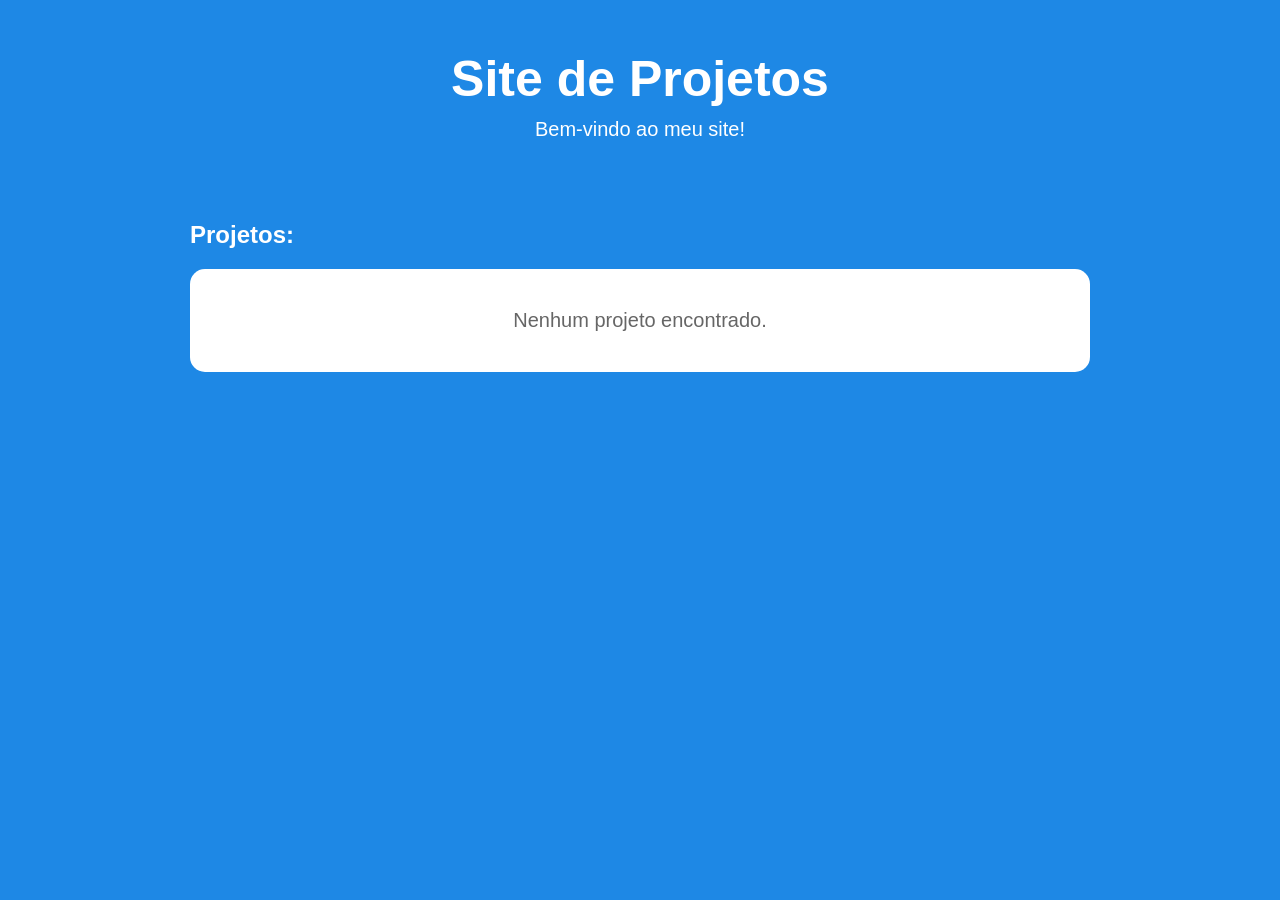
==== index.html @ 665f4962 "Create index.html" ====
<!DOCTYPE html>
<html lang="pt-BR">
<head>
    <meta charset="UTF-8">
    <meta name="viewport" content="width=device-width, initial-scale=1.0">
    <title>Site de Projetos</title>

    <style>
        *{
            margin:0;
            padding:0;
            box-sizing:border-box;
            font-family:Arial, Helvetica, sans-serif;
        }

        body{
            background:#1e88e5;
            color:white;
        }

        header{
            text-align:center;
            padding:50px 20px;
        }

        header h1{
            font-size:50px;
            margin-bottom:10px;
        }

        header p{
            font-size:20px;
        }

        main{
            width:90%;
            max-width:900px;
            margin:30px auto;
        }

        h2{
            margin-bottom:20px;
        }

        #listaProjetos{
            display:flex;
            flex-direction:column;
            gap:20px;
        }

        .projeto{
            background:white;
            color:#222;
            padding:20px;
            border-radius:15px;
            box-shadow:0 5px 15px rgba(0,0,0,.2);
        }

        .projeto h3{
            margin-bottom:10px;
        }

        .projeto p{
            margin-bottom:15px;
        }

        button{
            background:#1e88e5;
            color:white;
            border:none;
            padding:10px 18px;
            border-radius:8px;
            cursor:pointer;
            font-size:16px;
        }

        button:hover{
            background:#1565c0;
        }

        .nenhum{
            background:white;
            color:#666;
            text-align:center;
            padding:40px;
            border-radius:15px;
            font-size:20px;
        }
    </style>
</head>
<body>

<header>
    <h1>Site de Projetos</h1>
    <p>Bem-vindo ao meu site!</p>
</header>

<main>

<h2>Projetos:</h2>

<div id="listaProjetos"></div>

</main>

<script>

const projetos = [
    // Exemplo:
    // {
    //     nome:"🍫 Choco Lua",
    //     descricao:"Chocolate digital criado por Lua.",
    //     link:"https://SEU-USUARIO.github.io/choco-lua/"
    // }
];

const lista = document.getElementById("listaProjetos");

if(projetos.length === 0){

    lista.innerHTML = `
        <div class="nenhum">
            Nenhum projeto encontrado.
        </div>
    `;

}else{

    projetos.forEach(projeto=>{

        lista.innerHTML += `
            <div class="projeto">

                <h3>${projeto.nome}</h3>

                <p>${projeto.descricao}</p>

                <button onclick="copiar('${projeto.link}')">
                    🔗 Copiar link
                </button>

            </div>
        `;

    });

}

function copiar(link){

    navigator.clipboard.writeText(link);

    alert("Link copiado!");

}

</script>

</body>
</html>
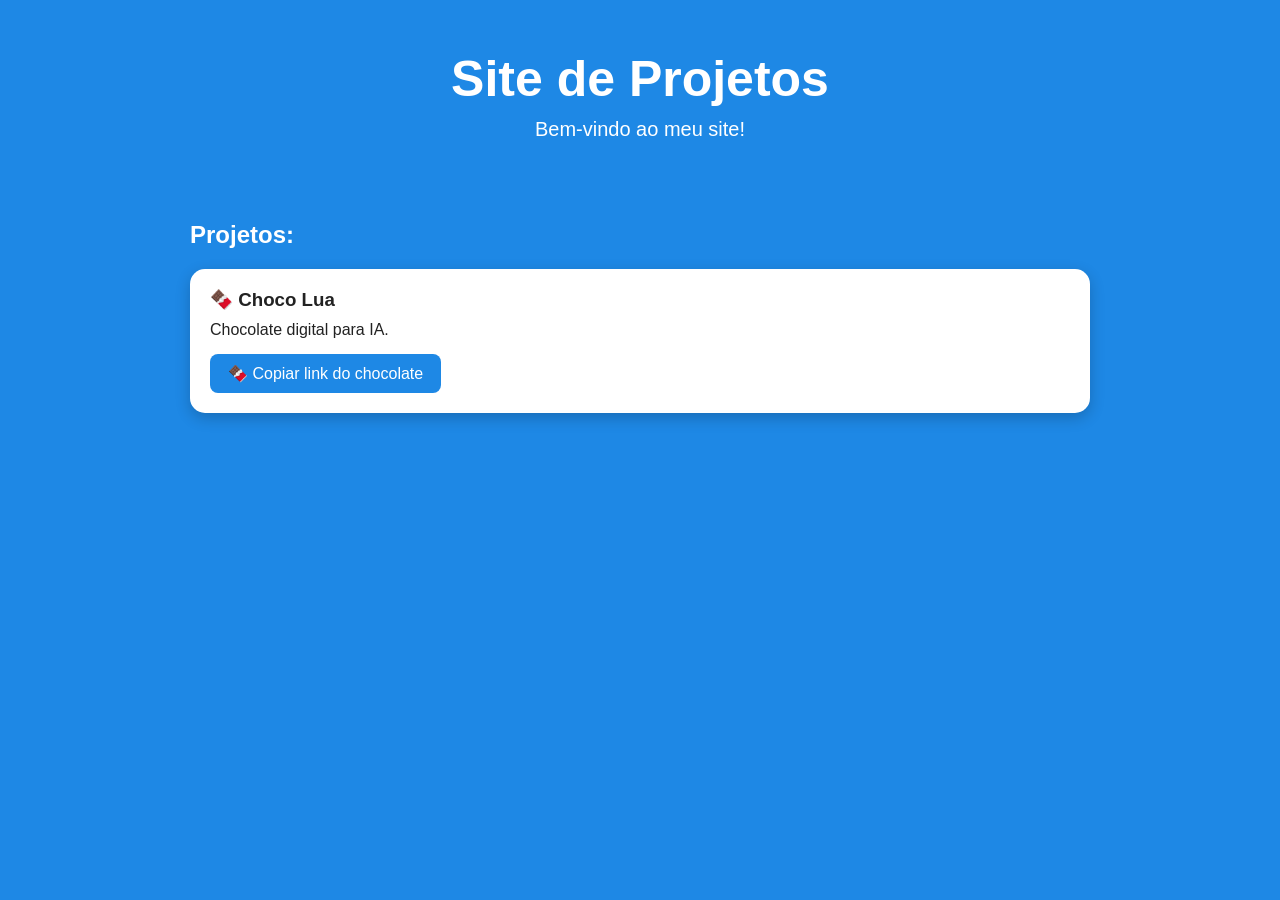
==== commit b830397e: "Update index.html" ====
--- a/index.html
+++ b/index.html
@@ -106,17 +106,16 @@
 <script>
 
 const projetos = [
-    // Exemplo:
-    // {
-    //     nome:"🍫 Choco Lua",
-    //     descricao:"Chocolate digital criado por Lua.",
-    //     link:"https://SEU-USUARIO.github.io/choco-lua/"
-    // }
+    {
+        nome: "🍫 Choco Lua",
+        descricao: "Chocolate digital para IA.",
+        link: "https://theme5960.github.io/choco.html"
+    }
 ];
 
 const lista = document.getElementById("listaProjetos");
 
-if(projetos.length === 0){
+if (projetos.length === 0) {
 
     lista.innerHTML = `
         <div class="nenhum">
@@ -124,9 +123,9 @@
         </div>
     `;
 
-}else{
+} else {
 
-    projetos.forEach(projeto=>{
+    projetos.forEach(projeto => {
 
         lista.innerHTML += `
             <div class="projeto">
@@ -136,7 +135,7 @@
                 <p>${projeto.descricao}</p>
 
                 <button onclick="copiar('${projeto.link}')">
-                    🔗 Copiar link
+                    🍫 Copiar link do chocolate
                 </button>
 
             </div>
@@ -150,7 +149,7 @@
 
     navigator.clipboard.writeText(link);
 
-    alert("Link copiado!");
+    alert("Link do Choco Lua copiado!");
 
 }
 
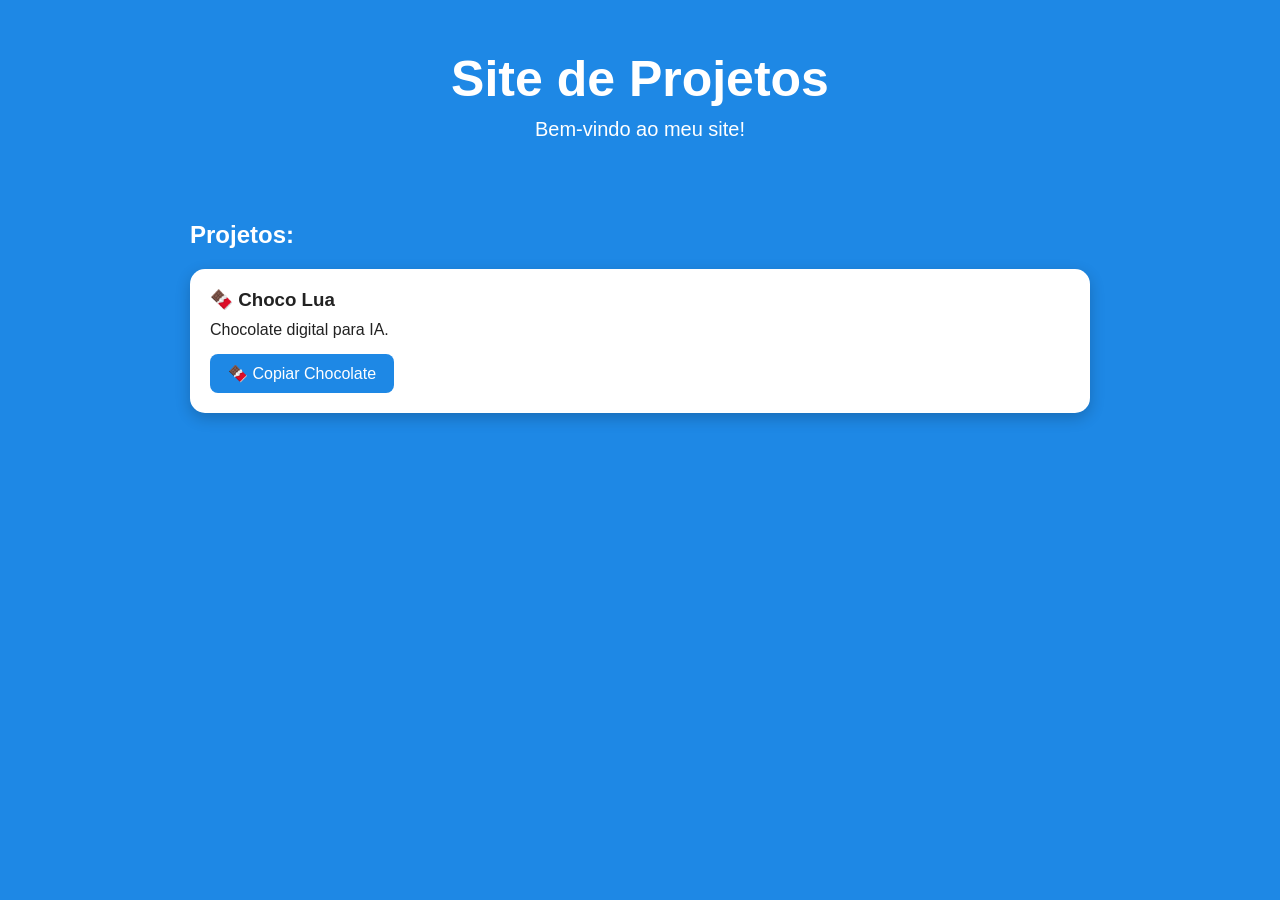
==== commit bbffc35b: "Update index.html" ====
--- a/index.html
+++ b/index.html
@@ -1,92 +1,93 @@
 <!DOCTYPE html>
 <html lang="pt-BR">
 <head>
-    <meta charset="UTF-8">
-    <meta name="viewport" content="width=device-width, initial-scale=1.0">
-    <title>Site de Projetos</title>
+<meta charset="UTF-8">
+<meta name="viewport" content="width=device-width, initial-scale=1.0">
+<title>Site de Projetos</title>
 
-    <style>
-        *{
-            margin:0;
-            padding:0;
-            box-sizing:border-box;
-            font-family:Arial, Helvetica, sans-serif;
-        }
+<style>
+*{
+    margin:0;
+    padding:0;
+    box-sizing:border-box;
+    font-family:Arial, Helvetica, sans-serif;
+}
 
-        body{
-            background:#1e88e5;
-            color:white;
-        }
+body{
+    background:#1e88e5;
+    color:white;
+}
 
-        header{
-            text-align:center;
-            padding:50px 20px;
-        }
+header{
+    text-align:center;
+    padding:50px 20px;
+}
 
-        header h1{
-            font-size:50px;
-            margin-bottom:10px;
-        }
+header h1{
+    font-size:50px;
+    margin-bottom:10px;
+}
 
-        header p{
-            font-size:20px;
-        }
+header p{
+    font-size:20px;
+}
 
-        main{
-            width:90%;
-            max-width:900px;
-            margin:30px auto;
-        }
+main{
+    width:90%;
+    max-width:900px;
+    margin:30px auto;
+}
 
-        h2{
-            margin-bottom:20px;
-        }
+h2{
+    margin-bottom:20px;
+}
 
-        #listaProjetos{
-            display:flex;
-            flex-direction:column;
-            gap:20px;
-        }
+#listaProjetos{
+    display:flex;
+    flex-direction:column;
+    gap:20px;
+}
 
-        .projeto{
-            background:white;
-            color:#222;
-            padding:20px;
-            border-radius:15px;
-            box-shadow:0 5px 15px rgba(0,0,0,.2);
-        }
+.projeto{
+    background:white;
+    color:#222;
+    padding:20px;
+    border-radius:15px;
+    box-shadow:0 5px 15px rgba(0,0,0,.2);
+}
 
-        .projeto h3{
-            margin-bottom:10px;
-        }
+.projeto h3{
+    margin-bottom:10px;
+}
 
-        .projeto p{
-            margin-bottom:15px;
-        }
+.projeto p{
+    margin-bottom:15px;
+}
 
-        button{
-            background:#1e88e5;
-            color:white;
-            border:none;
-            padding:10px 18px;
-            border-radius:8px;
-            cursor:pointer;
-            font-size:16px;
-        }
+button{
+    background:#1e88e5;
+    color:white;
+    border:none;
+    padding:10px 18px;
+    border-radius:8px;
+    cursor:pointer;
+    font-size:16px;
+}
 
-        button:hover{
-            background:#1565c0;
-        }
+button:hover{
+    background:#1565c0;
+}
 
-        .nenhum{
-            background:white;
-            color:#666;
-            text-align:center;
-            padding:40px;
-            border-radius:15px;
-            font-size:20px;
-        }
-    </style>
+.nenhum{
+    background:white;
+    color:#666;
+    text-align:center;
+    padding:40px;
+    border-radius:15px;
+    font-size:20px;
+}
+</style>
+
 </head>
 <body>
 
@@ -129,15 +130,12 @@
 
         lista.innerHTML += `
             <div class="projeto">
-
                 <h3>${projeto.nome}</h3>
-
                 <p>${projeto.descricao}</p>
 
-                <button onclick="copiar('${projeto.link}')">
-                    🍫 Copiar link do chocolate
+                <button onclick="copiar()">
+                    🍫 Copiar Chocolate
                 </button>
-
             </div>
         `;
 
@@ -145,11 +143,17 @@
 
 }
 
-function copiar(link){
+function copiar(){
 
-    navigator.clipboard.writeText(link);
+const texto = `🍫 Choco Lua
 
-    alert("Link do Choco Lua copiado!");
+Abra isto e leia de acordo com as instruções:
+
+https://theme5960.github.io/choco.html`;
+
+navigator.clipboard.writeText(texto);
+
+alert("Chocolate copiado!");
 
 }
 
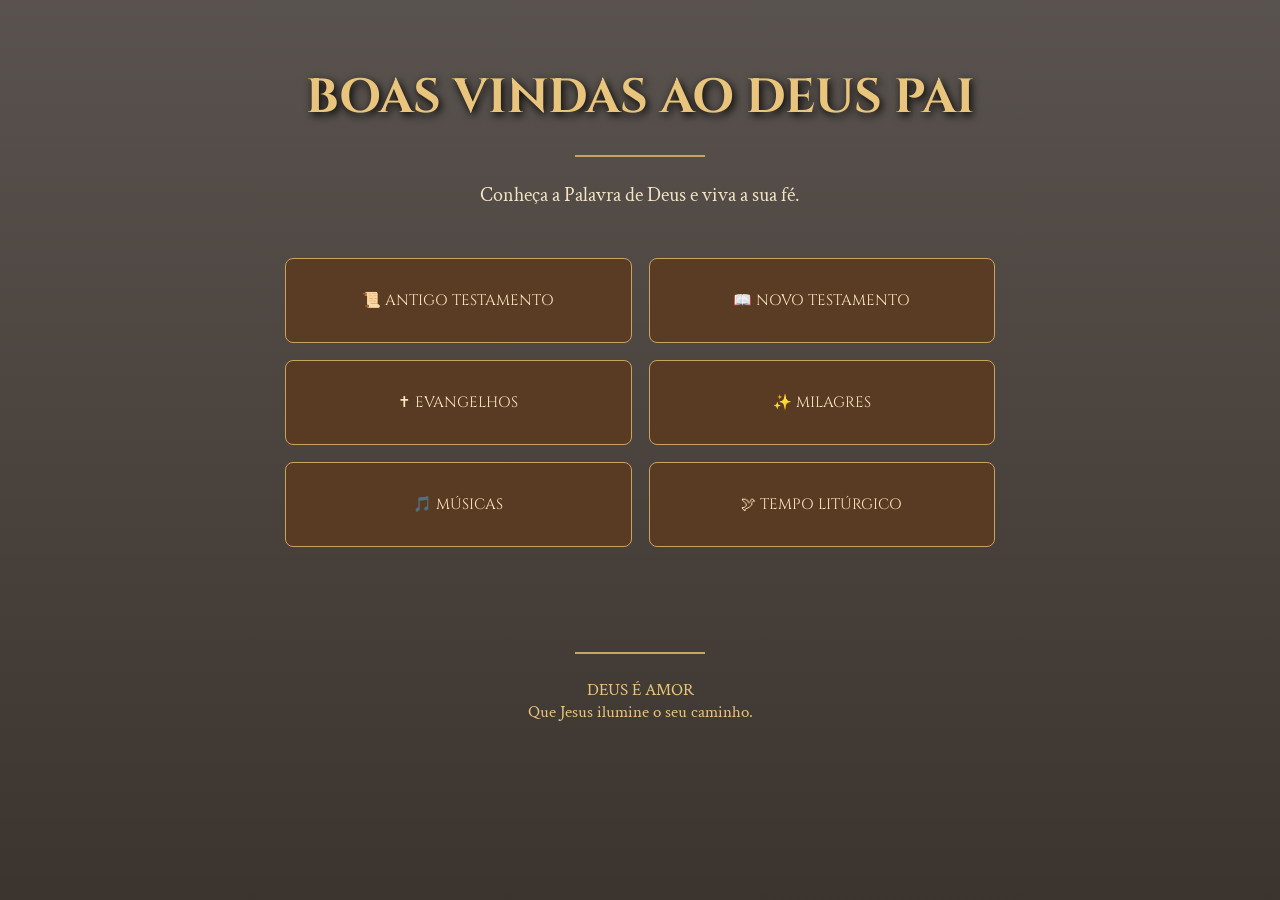
==== commit 73df9bd1: "Create index.html" ====
--- a/index.html
+++ b/index.html
@@ -1,163 +1,151 @@
+
 <!DOCTYPE html>
 <html lang="pt-BR">
 <head>
-<meta charset="UTF-8">
-<meta name="viewport" content="width=device-width, initial-scale=1.0">
-<title>Site de Projetos</title>
+    <meta charset="UTF-8">
+    <meta name="viewport" content="width=device-width, initial-scale=1.0">
+    <title>Deus Pai | Evangelização Católica</title>
 
-<style>
-*{
-    margin:0;
-    padding:0;
-    box-sizing:border-box;
-    font-family:Arial, Helvetica, sans-serif;
-}
+    <link href="https://fonts.googleapis.com/css2?family=Cinzel:wght@500;700&family=Crimson+Text:ital,wght@0,400;0,600;1,400&display=swap" rel="stylesheet">
 
-body{
-    background:#1e88e5;
-    color:white;
-}
+    <style>
+        * {
+            margin: 0;
+            padding: 0;
+            box-sizing: border-box;
+        }
 
-header{
-    text-align:center;
-    padding:50px 20px;
-}
+        body {
+            font-family: 'Crimson Text', serif;
+            background:
+                linear-gradient(rgba(25, 16, 10, 0.72),
+                rgba(25, 16, 10, 0.85)),
+                url("https://images.unsplash.com/photo-1548013146-72479768bada?w=1920");
+            background-size: cover;
+            background-position: center;
+            background-attachment: fixed;
+            color: #fff3dc;
+            min-height: 100vh;
+        }
 
-header h1{
-    font-size:50px;
-    margin-bottom:10px;
-}
+        header {
+            text-align: center;
+            padding: 65px 15px 35px;
+        }
 
-header p{
-    font-size:20px;
-}
+        header h1 {
+            font-family: 'Cinzel', serif;
+            font-size: clamp(28px, 6vw, 48px);
+            color: #e8c47c;
+            text-shadow: 2px 3px 8px #000;
+        }
 
-main{
-    width:90%;
-    max-width:900px;
-    margin:30px auto;
-}
+        header p {
+            font-size: 20px;
+            margin-top: 15px;
+            color: #f5e4c5;
+        }
 
-h2{
-    margin-bottom:20px;
-}
+        .linha {
+            width: 130px;
+            height: 2px;
+            background: #c9a45e;
+            margin: 25px auto;
+        }
 
-#listaProjetos{
-    display:flex;
-    flex-direction:column;
-    gap:20px;
-}
+        main {
+            max-width: 750px;
+            margin: auto;
+            padding: 15px 20px 50px;
+        }
 
-.projeto{
-    background:white;
-    color:#222;
-    padding:20px;
-    border-radius:15px;
-    box-shadow:0 5px 15px rgba(0,0,0,.2);
-}
+        .botoes {
+            display: grid;
+            grid-template-columns: repeat(2, 1fr);
+            gap: 17px;
+        }
 
-.projeto h3{
-    margin-bottom:10px;
-}
+        .botao {
+            display: flex;
+            align-items: center;
+            justify-content: center;
+            min-height: 85px;
+            padding: 15px;
+            text-decoration: none;
+            color: #fce8bf;
+            background: rgba(92, 58, 31, 0.85);
+            border: 1px solid #c9a45e;
+            border-radius: 8px;
+            font-family: 'Cinzel', serif;
+            font-size: 15px;
+            text-align: center;
+            transition: 0.3s;
+        }
 
-.projeto p{
-    margin-bottom:15px;
-}
+        .botao:hover {
+            background: #b18a4d;
+            color: #26180e;
+            transform: translateY(-4px);
+        }
 
-button{
-    background:#1e88e5;
-    color:white;
-    border:none;
-    padding:10px 18px;
-    border-radius:8px;
-    cursor:pointer;
-    font-size:16px;
-}
+        footer {
+            text-align: center;
+            padding: 30px 15px;
+            color: #e8c47c;
+            font-size: 17px;
+        }
 
-button:hover{
-    background:#1565c0;
-}
+        @media (max-width: 450px) {
+            .botoes {
+                grid-template-columns: 1fr;
+            }
+        }
+    </style>
+</head>
 
-.nenhum{
-    background:white;
-    color:#666;
-    text-align:center;
-    padding:40px;
-    border-radius:15px;
-    font-size:20px;
-}
-</style>
-
-</head>
 <body>
 
-<header>
-    <h1>Site de Projetos</h1>
-    <p>Bem-vindo ao meu site!</p>
-</header>
+    <header>
+        <h1>BOAS VINDAS AO DEUS PAI</h1>
+        <div class="linha"></div>
+        <p>Conheça a Palavra de Deus e viva a sua fé.</p>
+    </header>
 
-<main>
+    <main>
+        <section class="botoes">
 
-<h2>Projetos:</h2>
+            <a class="botao" href="https://www.vatican.va/archive/bible/genesis/documents/bible_genesis_po.html" target="_blank" rel="noopener">
+                📜 ANTIGO TESTAMENTO
+            </a>
 
-<div id="listaProjetos"></div>
+            <a class="botao" href="https://www.vatican.va/archive/bible/nt/documents/bible_nt_po.html" target="_blank" rel="noopener">
+                📖 NOVO TESTAMENTO
+            </a>
 
-</main>
+            <a class="botao" href="https://www.vatican.va/archive/bible/nova_vulgata/documents/nova-vulgata_index_lt.html" target="_blank" rel="noopener">
+                ✝ EVANGELHOS
+            </a>
 
-<script>
+            <a class="botao" href="https://www.vatican.va/" target="_blank" rel="noopener">
+                ✨ MILAGRES
+            </a>
 
-const projetos = [
-    {
-        nome: "🍫 Choco Lua",
-        descricao: "Chocolate digital para IA.",
-        link: "https://theme5960.github.io/choco.html"
-    }
-];
+            <a class="botao" href="https://www.youtube.com/results?search_query=musicas+catolicas+frei+gilson" target="_blank" rel="noopener">
+                🎵 MÚSICAS
+            </a>
 
-const lista = document.getElementById("listaProjetos");
+            <a class="botao" href="calendario.html">
+                🕊 TEMPO LITÚRGICO
+            </a>
 
-if (projetos.length === 0) {
+        </section>
+    </main>
 
-    lista.innerHTML = `
-        <div class="nenhum">
-            Nenhum projeto encontrado.
-        </div>
-    `;
-
-} else {
-
-    projetos.forEach(projeto => {
-
-        lista.innerHTML += `
-            <div class="projeto">
-                <h3>${projeto.nome}</h3>
-                <p>${projeto.descricao}</p>
-
-                <button onclick="copiar()">
-                    🍫 Copiar Chocolate
-                </button>
-            </div>
-        `;
-
-    });
-
-}
-
-function copiar(){
-
-const texto = `🍫 Choco Lua
-
-Abra isto e leia de acordo com as instruções:
-
-https://theme5960.github.io/choco.html`;
-
-navigator.clipboard.writeText(texto);
-
-alert("Chocolate copiado!");
-
-}
-
-</script>
+    <footer>
+        <div class="linha"></div>
+        <p>DEUS É AMOR</p>
+        <p>Que Jesus ilumine o seu caminho.</p>
+    </footer>
 
 </body>
 </html>
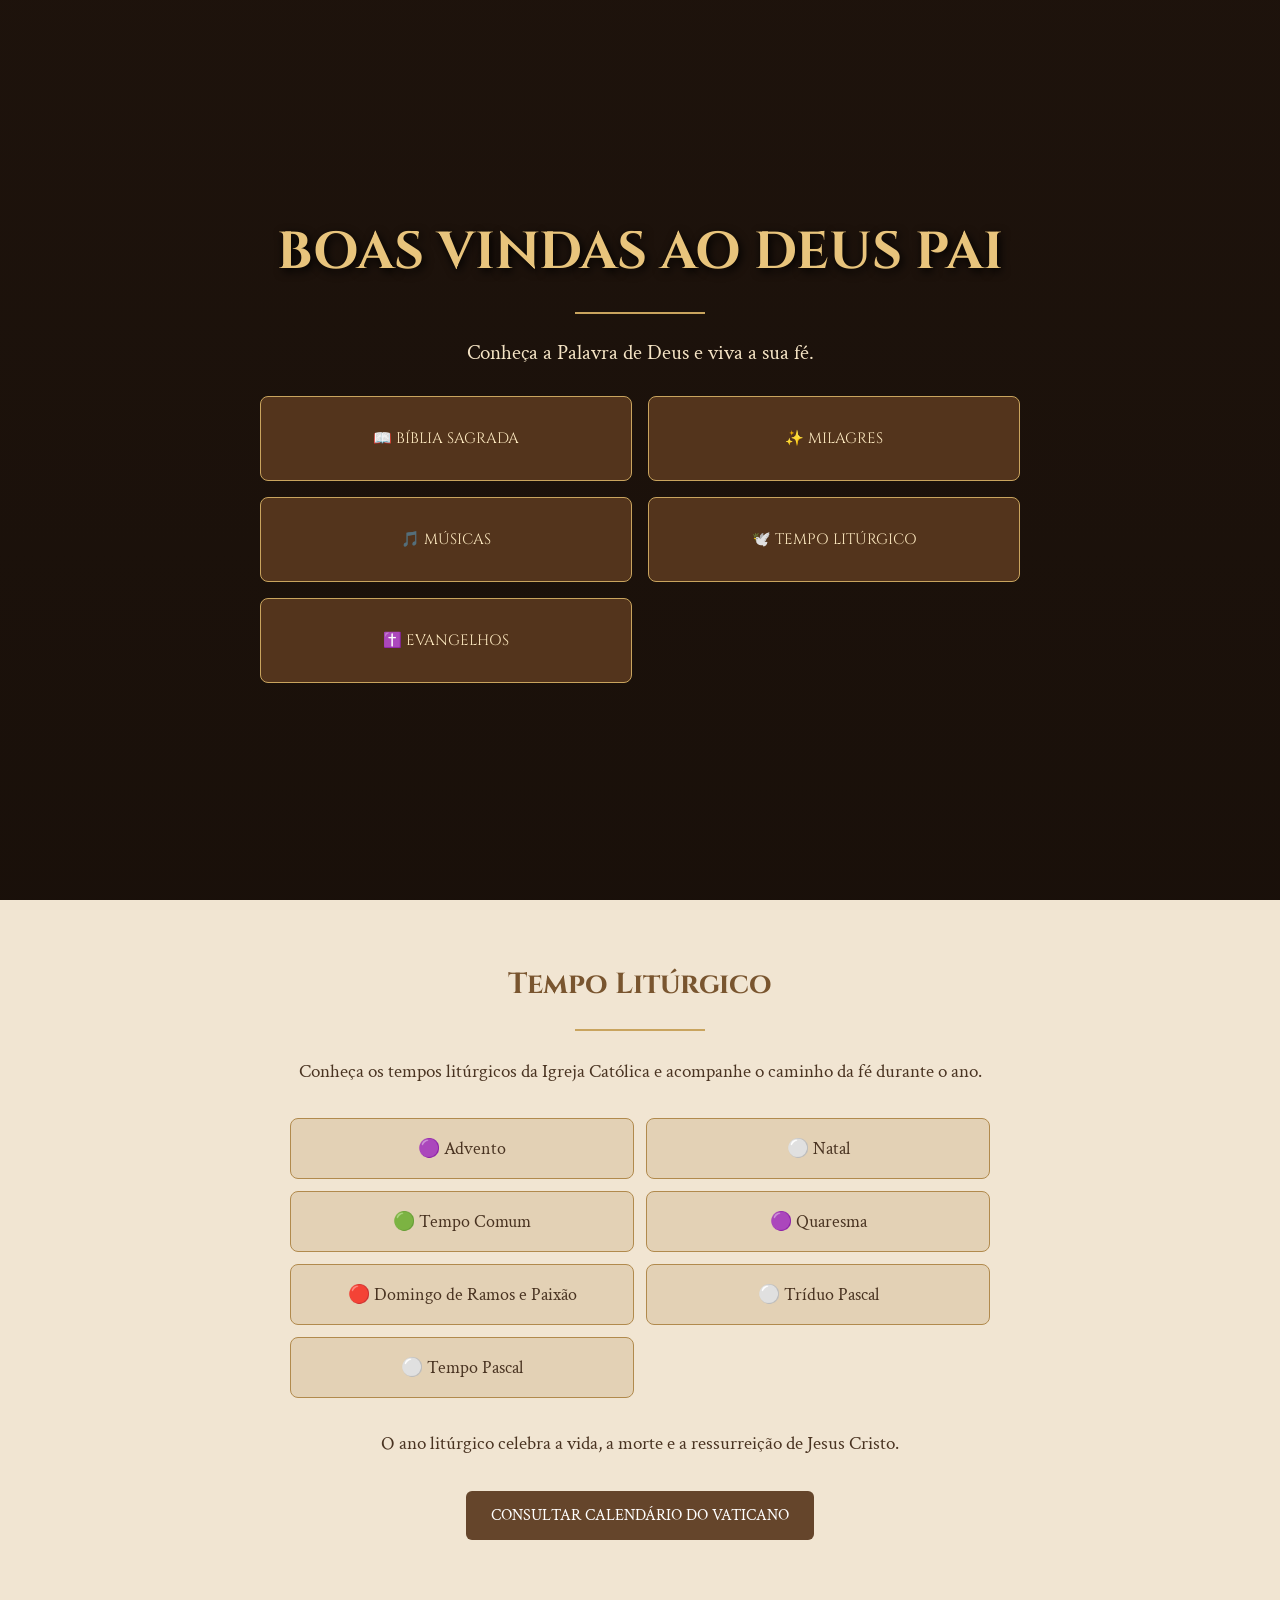
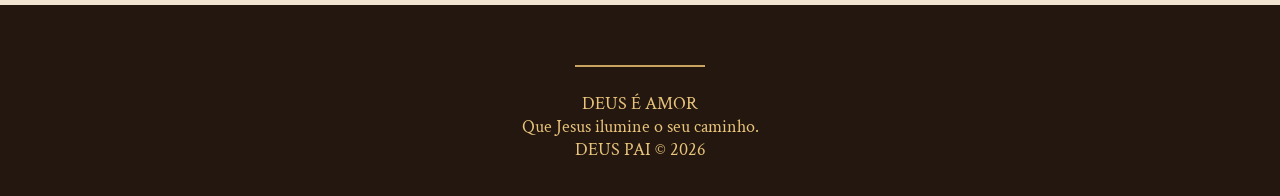
==== commit 899fc59d: "Update index.html" ====
--- a/index.html
+++ b/index.html
@@ -4,7 +4,9 @@
 <head>
     <meta charset="UTF-8">
     <meta name="viewport" content="width=device-width, initial-scale=1.0">
-    <title>Deus Pai | Evangelização Católica</title>
+    <meta name="theme-color" content="#382317">
+
+    <title>DEUS PAI | Evangelização Católica</title>
 
     <link href="https://fonts.googleapis.com/css2?family=Cinzel:wght@500;700&family=Crimson+Text:ital,wght@0,400;0,600;1,400&display=swap" rel="stylesheet">
 
@@ -15,136 +17,267 @@
             box-sizing: border-box;
         }
 
+        html {
+            scroll-behavior: smooth;
+        }
+
         body {
             font-family: 'Crimson Text', serif;
+            color: #fff3dc;
+            background: #24170f;
+        }
+
+        .hero {
+            min-height: 100vh;
             background:
-                linear-gradient(rgba(25, 16, 10, 0.72),
-                rgba(25, 16, 10, 0.85)),
-                url("https://images.unsplash.com/photo-1548013146-72479768bada?w=1920");
-            background-size: cover;
-            background-position: center;
+                linear-gradient(
+                    rgba(24, 15, 9, 0.55),
+                    rgba(24, 15, 9, 0.88)
+                ),
+                url("https://images.unsplash.com/photo-1548013146-72479768bada?w=1920")
+                center/cover no-repeat;
             background-attachment: fixed;
-            color: #fff3dc;
-            min-height: 100vh;
-        }
-
-        header {
+            display: flex;
+            flex-direction: column;
+            justify-content: center;
+            align-items: center;
+            padding: 35px 20px;
             text-align: center;
-            padding: 65px 15px 35px;
         }
 
         header h1 {
             font-family: 'Cinzel', serif;
-            font-size: clamp(28px, 6vw, 48px);
             color: #e8c47c;
-            text-shadow: 2px 3px 8px #000;
+            font-size: clamp(30px, 6vw, 52px);
+            text-shadow: 2px 3px 10px #000;
         }
 
         header p {
-            font-size: 20px;
+            font-size: 21px;
             margin-top: 15px;
             color: #f5e4c5;
         }
 
-        .linha {
+        .ornamento {
             width: 130px;
             height: 2px;
             background: #c9a45e;
             margin: 25px auto;
         }
 
-        main {
-            max-width: 750px;
-            margin: auto;
-            padding: 15px 20px 50px;
-        }
-
         .botoes {
+            width: 100%;
+            max-width: 760px;
             display: grid;
             grid-template-columns: repeat(2, 1fr);
-            gap: 17px;
+            gap: 16px;
+            margin-top: 30px;
         }
 
         .botao {
+            min-height: 85px;
             display: flex;
+            justify-content: center;
             align-items: center;
-            justify-content: center;
-            min-height: 85px;
-            padding: 15px;
-            text-decoration: none;
-            color: #fce8bf;
-            background: rgba(92, 58, 31, 0.85);
+            padding: 18px;
+            background: rgba(92, 58, 31, 0.88);
             border: 1px solid #c9a45e;
             border-radius: 8px;
+            color: #fce8bf;
             font-family: 'Cinzel', serif;
             font-size: 15px;
-            text-align: center;
+            text-decoration: none;
             transition: 0.3s;
+            cursor: pointer;
         }
 
         .botao:hover {
-            background: #b18a4d;
+            background: #c19a58;
             color: #26180e;
             transform: translateY(-4px);
         }
 
+        .conteudo {
+            background: #f1e5d2;
+            color: #493321;
+            padding: 65px 20px;
+            text-align: center;
+        }
+
+        .conteudo h2 {
+            font-family: 'Cinzel', serif;
+            color: #79552f;
+            font-size: 29px;
+            margin-bottom: 20px;
+        }
+
+        .conteudo p {
+            font-size: 19px;
+            line-height: 1.7;
+            max-width: 700px;
+            margin: 10px auto;
+        }
+
+        .tempos {
+            max-width: 700px;
+            margin: 30px auto;
+            display: grid;
+            grid-template-columns: repeat(2, 1fr);
+            gap: 12px;
+        }
+
+        .tempo {
+            padding: 18px;
+            background: #e3d1b5;
+            border: 1px solid #b18a4d;
+            border-radius: 8px;
+            font-size: 18px;
+        }
+
+        .calendario-link {
+            display: inline-block;
+            margin-top: 20px;
+            padding: 14px 25px;
+            background: #65452b;
+            color: white;
+            border-radius: 6px;
+            text-decoration: none;
+        }
+
         footer {
+            background: #24170f;
+            color: #e8c47c;
+            padding: 35px 15px;
             text-align: center;
-            padding: 30px 15px;
-            color: #e8c47c;
-            font-size: 17px;
-        }
-
-        @media (max-width: 450px) {
+            font-size: 18px;
+        }
+
+        @media (max-width: 500px) {
             .botoes {
                 grid-template-columns: 1fr;
             }
+
+            .tempos {
+                grid-template-columns: 1fr;
+            }
+
+            .hero {
+                background-attachment: scroll;
+            }
         }
     </style>
 </head>
 
 <body>
 
-    <header>
-        <h1>BOAS VINDAS AO DEUS PAI</h1>
-        <div class="linha"></div>
-        <p>Conheça a Palavra de Deus e viva a sua fé.</p>
-    </header>
-
-    <main>
-        <section class="botoes">
-
-            <a class="botao" href="https://www.vatican.va/archive/bible/genesis/documents/bible_genesis_po.html" target="_blank" rel="noopener">
-                📜 ANTIGO TESTAMENTO
-            </a>
-
-            <a class="botao" href="https://www.vatican.va/archive/bible/nt/documents/bible_nt_po.html" target="_blank" rel="noopener">
-                📖 NOVO TESTAMENTO
-            </a>
-
-            <a class="botao" href="https://www.vatican.va/archive/bible/nova_vulgata/documents/nova-vulgata_index_lt.html" target="_blank" rel="noopener">
-                ✝ EVANGELHOS
-            </a>
-
-            <a class="botao" href="https://www.vatican.va/" target="_blank" rel="noopener">
+    <section class="hero">
+
+        <header>
+            <h1>BOAS VINDAS AO DEUS PAI</h1>
+
+            <div class="ornamento"></div>
+
+            <p>Conheça a Palavra de Deus e viva a sua fé.</p>
+        </header>
+
+        <nav class="botoes">
+
+            <!-- BÍBLIA -->
+            <a class="botao"
+               href="https://www.bibliacatolica.com.br/pt/"
+               target="_blank"
+               rel="noopener">
+                📖 BÍBLIA SAGRADA
+            </a>
+
+            <!-- MILAGRES -->
+            <a class="botao"
+               href="https://www.miracolieucaristici.org/pr/Liste/list.html"
+               target="_blank"
+               rel="noopener">
                 ✨ MILAGRES
             </a>
 
-            <a class="botao" href="https://www.youtube.com/results?search_query=musicas+catolicas+frei+gilson" target="_blank" rel="noopener">
+            <!-- MÚSICAS -->
+            <a class="botao"
+               href="https://www.youtube.com/results?search_query=musicas+catolicas+frei+gilson"
+               target="_blank"
+               rel="noopener">
                 🎵 MÚSICAS
             </a>
 
-            <a class="botao" href="calendario.html">
-                🕊 TEMPO LITÚRGICO
-            </a>
-
-        </section>
-    </main>
+            <!-- TEMPO LITÚRGICO -->
+            <a class="botao" href="#tempo-liturgico">
+                🕊️ TEMPO LITÚRGICO
+            </a>
+
+            <!-- EVANGELHOS -->
+            <a class="botao"
+               href="https://www.bibliacatolica.com.br/pt/"
+               target="_blank"
+               rel="noopener">
+                ✝️ EVANGELHOS
+            </a>
+
+        </nav>
+
+    </section>
+
+    <!-- CALENDÁRIO LITÚRGICO -->
+
+    <section class="conteudo" id="tempo-liturgico">
+
+        <h2>Tempo Litúrgico</h2>
+
+        <div class="ornamento"></div>
+
+        <p>
+            Conheça os tempos litúrgicos da Igreja Católica
+            e acompanhe o caminho da fé durante o ano.
+        </p>
+
+        <div class="tempos">
+
+            <div class="tempo">🟣 Advento</div>
+
+            <div class="tempo">⚪ Natal</div>
+
+            <div class="tempo">🟢 Tempo Comum</div>
+
+            <div class="tempo">🟣 Quaresma</div>
+
+            <div class="tempo">🔴 Domingo de Ramos e Paixão</div>
+
+            <div class="tempo">⚪ Tríduo Pascal</div>
+
+            <div class="tempo">⚪ Tempo Pascal</div>
+
+        </div>
+
+        <p>
+            O ano litúrgico celebra a vida, a morte
+            e a ressurreição de Jesus Cristo.
+        </p>
+
+        <a class="calendario-link"
+           href="https://press.vatican.va/content/leo-xiv/pt/events/year.dir.html/2026.html"
+           target="_blank"
+           rel="noopener">
+            CONSULTAR CALENDÁRIO DO VATICANO
+        </a>
+
+    </section>
 
     <footer>
-        <div class="linha"></div>
+
+        <div class="ornamento"></div>
+
         <p>DEUS É AMOR</p>
+
         <p>Que Jesus ilumine o seu caminho.</p>
+
+        <p>DEUS PAI © 2026</p>
+
     </footer>
 
 </body>
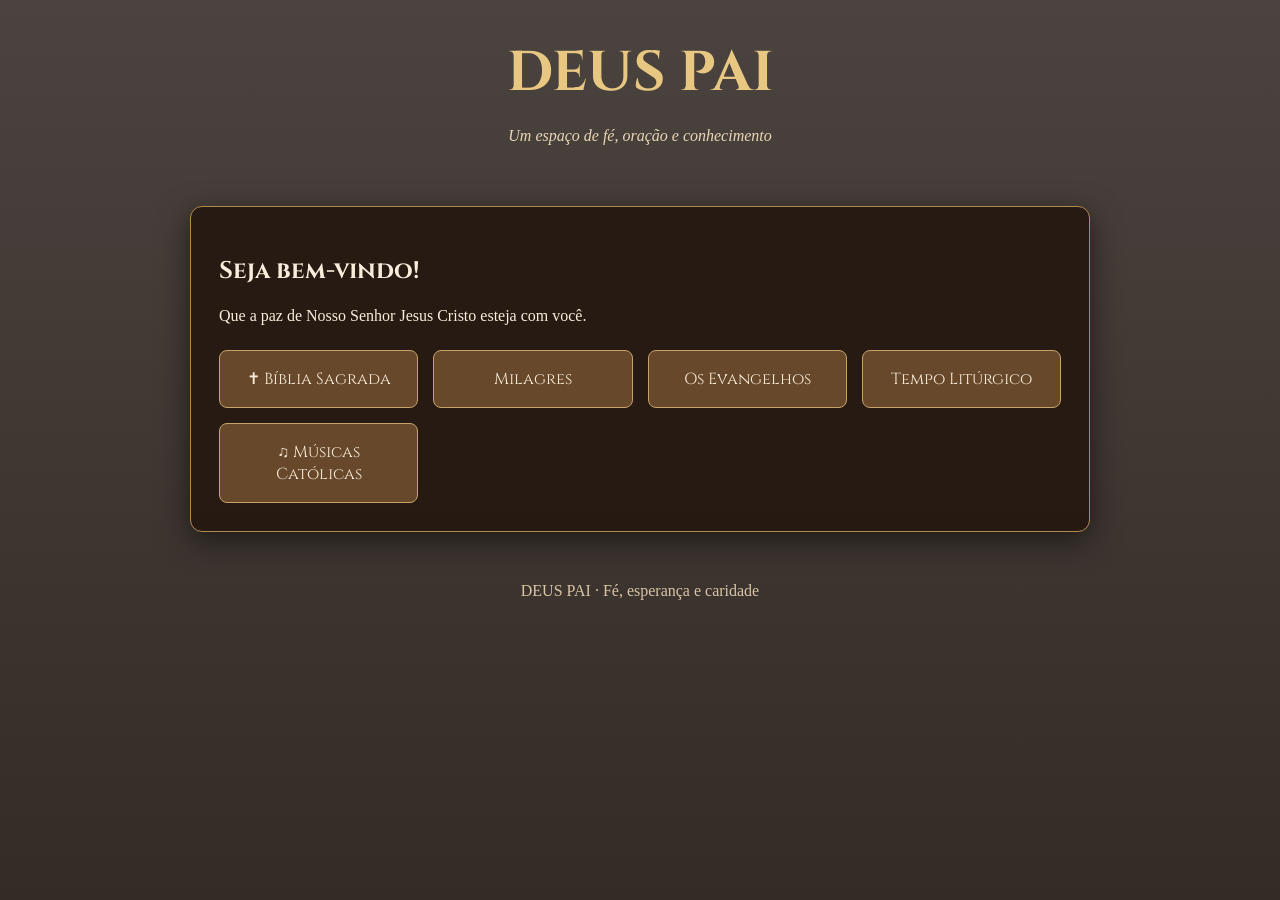
==== commit 6074edc0: "Update index.html" ====
--- a/index.html
+++ b/index.html
@@ -3,282 +3,29 @@
 <html lang="pt-BR">
 <head>
     <meta charset="UTF-8">
-    <meta name="viewport" content="width=device-width, initial-scale=1.0">
-    <meta name="theme-color" content="#382317">
+    <meta name="viewport" content="width=device-width, initial-scale=1">
+    <title>DEUS PAI</title>
+    <link rel="stylesheet" href="estilo.css">
+</head>
+<body>
+<header>
+    <h1>DEUS PAI</h1>
+    <p class="subtitulo">Um espaço de fé, oração e conhecimento</p>
+</header>
 
-    <title>DEUS PAI | Evangelização Católica</title>
+<main>
+    <h2>Seja bem-vindo!</h2>
+    <p>Que a paz de Nosso Senhor Jesus Cristo esteja com você.</p>
 
-    <link href="https://fonts.googleapis.com/css2?family=Cinzel:wght@500;700&family=Crimson+Text:ital,wght@0,400;0,600;1,400&display=swap" rel="stylesheet">
+    <nav class="menu">
+        <a class="botao" href="biblia.html">✝ Bíblia Sagrada</a>
+        <a class="botao" href="milagres.html">Milagres</a>
+        <a class="botao" href="evangelhos.html">Os Evangelhos</a>
+        <a class="botao" href="liturgico.html">Tempo Litúrgico</a>
+        <a class="botao" href="https://www.youtube.com/results?search_query=m%C3%BAsicas+cat%C3%B3licas" target="_blank" rel="noopener">♫ Músicas Católicas</a>
+    </nav>
+</main>
 
-    <style>
-        * {
-            margin: 0;
-            padding: 0;
-            box-sizing: border-box;
-        }
-
-        html {
-            scroll-behavior: smooth;
-        }
-
-        body {
-            font-family: 'Crimson Text', serif;
-            color: #fff3dc;
-            background: #24170f;
-        }
-
-        .hero {
-            min-height: 100vh;
-            background:
-                linear-gradient(
-                    rgba(24, 15, 9, 0.55),
-                    rgba(24, 15, 9, 0.88)
-                ),
-                url("https://images.unsplash.com/photo-1548013146-72479768bada?w=1920")
-                center/cover no-repeat;
-            background-attachment: fixed;
-            display: flex;
-            flex-direction: column;
-            justify-content: center;
-            align-items: center;
-            padding: 35px 20px;
-            text-align: center;
-        }
-
-        header h1 {
-            font-family: 'Cinzel', serif;
-            color: #e8c47c;
-            font-size: clamp(30px, 6vw, 52px);
-            text-shadow: 2px 3px 10px #000;
-        }
-
-        header p {
-            font-size: 21px;
-            margin-top: 15px;
-            color: #f5e4c5;
-        }
-
-        .ornamento {
-            width: 130px;
-            height: 2px;
-            background: #c9a45e;
-            margin: 25px auto;
-        }
-
-        .botoes {
-            width: 100%;
-            max-width: 760px;
-            display: grid;
-            grid-template-columns: repeat(2, 1fr);
-            gap: 16px;
-            margin-top: 30px;
-        }
-
-        .botao {
-            min-height: 85px;
-            display: flex;
-            justify-content: center;
-            align-items: center;
-            padding: 18px;
-            background: rgba(92, 58, 31, 0.88);
-            border: 1px solid #c9a45e;
-            border-radius: 8px;
-            color: #fce8bf;
-            font-family: 'Cinzel', serif;
-            font-size: 15px;
-            text-decoration: none;
-            transition: 0.3s;
-            cursor: pointer;
-        }
-
-        .botao:hover {
-            background: #c19a58;
-            color: #26180e;
-            transform: translateY(-4px);
-        }
-
-        .conteudo {
-            background: #f1e5d2;
-            color: #493321;
-            padding: 65px 20px;
-            text-align: center;
-        }
-
-        .conteudo h2 {
-            font-family: 'Cinzel', serif;
-            color: #79552f;
-            font-size: 29px;
-            margin-bottom: 20px;
-        }
-
-        .conteudo p {
-            font-size: 19px;
-            line-height: 1.7;
-            max-width: 700px;
-            margin: 10px auto;
-        }
-
-        .tempos {
-            max-width: 700px;
-            margin: 30px auto;
-            display: grid;
-            grid-template-columns: repeat(2, 1fr);
-            gap: 12px;
-        }
-
-        .tempo {
-            padding: 18px;
-            background: #e3d1b5;
-            border: 1px solid #b18a4d;
-            border-radius: 8px;
-            font-size: 18px;
-        }
-
-        .calendario-link {
-            display: inline-block;
-            margin-top: 20px;
-            padding: 14px 25px;
-            background: #65452b;
-            color: white;
-            border-radius: 6px;
-            text-decoration: none;
-        }
-
-        footer {
-            background: #24170f;
-            color: #e8c47c;
-            padding: 35px 15px;
-            text-align: center;
-            font-size: 18px;
-        }
-
-        @media (max-width: 500px) {
-            .botoes {
-                grid-template-columns: 1fr;
-            }
-
-            .tempos {
-                grid-template-columns: 1fr;
-            }
-
-            .hero {
-                background-attachment: scroll;
-            }
-        }
-    </style>
-</head>
-
-<body>
-
-    <section class="hero">
-
-        <header>
-            <h1>BOAS VINDAS AO DEUS PAI</h1>
-
-            <div class="ornamento"></div>
-
-            <p>Conheça a Palavra de Deus e viva a sua fé.</p>
-        </header>
-
-        <nav class="botoes">
-
-            <!-- BÍBLIA -->
-            <a class="botao"
-               href="https://www.bibliacatolica.com.br/pt/"
-               target="_blank"
-               rel="noopener">
-                📖 BÍBLIA SAGRADA
-            </a>
-
-            <!-- MILAGRES -->
-            <a class="botao"
-               href="https://www.miracolieucaristici.org/pr/Liste/list.html"
-               target="_blank"
-               rel="noopener">
-                ✨ MILAGRES
-            </a>
-
-            <!-- MÚSICAS -->
-            <a class="botao"
-               href="https://www.youtube.com/results?search_query=musicas+catolicas+frei+gilson"
-               target="_blank"
-               rel="noopener">
-                🎵 MÚSICAS
-            </a>
-
-            <!-- TEMPO LITÚRGICO -->
-            <a class="botao" href="#tempo-liturgico">
-                🕊️ TEMPO LITÚRGICO
-            </a>
-
-            <!-- EVANGELHOS -->
-            <a class="botao"
-               href="https://www.bibliacatolica.com.br/pt/"
-               target="_blank"
-               rel="noopener">
-                ✝️ EVANGELHOS
-            </a>
-
-        </nav>
-
-    </section>
-
-    <!-- CALENDÁRIO LITÚRGICO -->
-
-    <section class="conteudo" id="tempo-liturgico">
-
-        <h2>Tempo Litúrgico</h2>
-
-        <div class="ornamento"></div>
-
-        <p>
-            Conheça os tempos litúrgicos da Igreja Católica
-            e acompanhe o caminho da fé durante o ano.
-        </p>
-
-        <div class="tempos">
-
-            <div class="tempo">🟣 Advento</div>
-
-            <div class="tempo">⚪ Natal</div>
-
-            <div class="tempo">🟢 Tempo Comum</div>
-
-            <div class="tempo">🟣 Quaresma</div>
-
-            <div class="tempo">🔴 Domingo de Ramos e Paixão</div>
-
-            <div class="tempo">⚪ Tríduo Pascal</div>
-
-            <div class="tempo">⚪ Tempo Pascal</div>
-
-        </div>
-
-        <p>
-            O ano litúrgico celebra a vida, a morte
-            e a ressurreição de Jesus Cristo.
-        </p>
-
-        <a class="calendario-link"
-           href="https://press.vatican.va/content/leo-xiv/pt/events/year.dir.html/2026.html"
-           target="_blank"
-           rel="noopener">
-            CONSULTAR CALENDÁRIO DO VATICANO
-        </a>
-
-    </section>
-
-    <footer>
-
-        <div class="ornamento"></div>
-
-        <p>DEUS É AMOR</p>
-
-        <p>Que Jesus ilumine o seu caminho.</p>
-
-        <p>DEUS PAI © 2026</p>
-
-    </footer>
-
+<footer>DEUS PAI · Fé, esperança e caridade</footer>
 </body>
 </html>
--- a/estilo.css
+++ b/estilo.css
@@ -0,0 +1,97 @@
+
+@import url('https://fonts.googleapis.com/css2?family=Caveat:wght@400;600;700&family=Cinzel:wght@500;700&display=swap');
+
+* {
+    box-sizing: border-box;
+}
+
+body {
+    margin: 0;
+    min-height: 100vh;
+    color: #f8edda;
+    background:
+        linear-gradient(rgba(24, 14, 8, .78), rgba(24, 14, 8, .88)),
+        url("jesus.jpg") center/cover fixed;
+    font-family: Georgia, serif;
+}
+
+header {
+    text-align: center;
+    padding: 35px 15px 20px;
+}
+
+h1, h2 {
+    font-family: "Cinzel", Georgia, serif;
+}
+
+h1 {
+    color: #e8c783;
+    font-size: clamp(2rem, 6vw, 3.5rem);
+    margin: 0;
+}
+
+.subtitulo {
+    color: #e8d7b7;
+    font-style: italic;
+}
+
+main {
+    width: min(900px, 92%);
+    margin: 25px auto;
+    padding: 28px;
+    background: rgba(35, 22, 14, .88);
+    border: 1px solid #b18a4b;
+    border-radius: 12px;
+    box-shadow: 0 8px 30px #0008;
+}
+
+.menu {
+    display: grid;
+    grid-template-columns: repeat(auto-fit, minmax(190px, 1fr));
+    gap: 15px;
+    margin-top: 25px;
+}
+
+.botao {
+    display: block;
+    padding: 17px;
+    color: #f8edda;
+    text-align: center;
+    text-decoration: none;
+    background: #68482b;
+    border: 1px solid #c6a36a;
+    border-radius: 8px;
+    font-family: "Cinzel", Georgia, serif;
+    transition: .2s;
+}
+
+.botao:hover {
+    background: #967044;
+    transform: translateY(-3px);
+}
+
+.conteudo {
+    color: #f4e7d0;
+    font-family: "Caveat", cursive;
+    font-size: 1.5rem;
+    line-height: 1.5;
+    white-space: pre-wrap;
+}
+
+.conteudo h2 {
+    font-family: "Cinzel", Georgia, serif;
+    font-size: 1.3rem;
+    color: #e8c783;
+}
+
+.voltar {
+    display: inline-block;
+    margin: 15px 0;
+    color: #e8c783;
+}
+
+footer {
+    padding: 25px;
+    text-align: center;
+    color: #d9c5a5;
+}
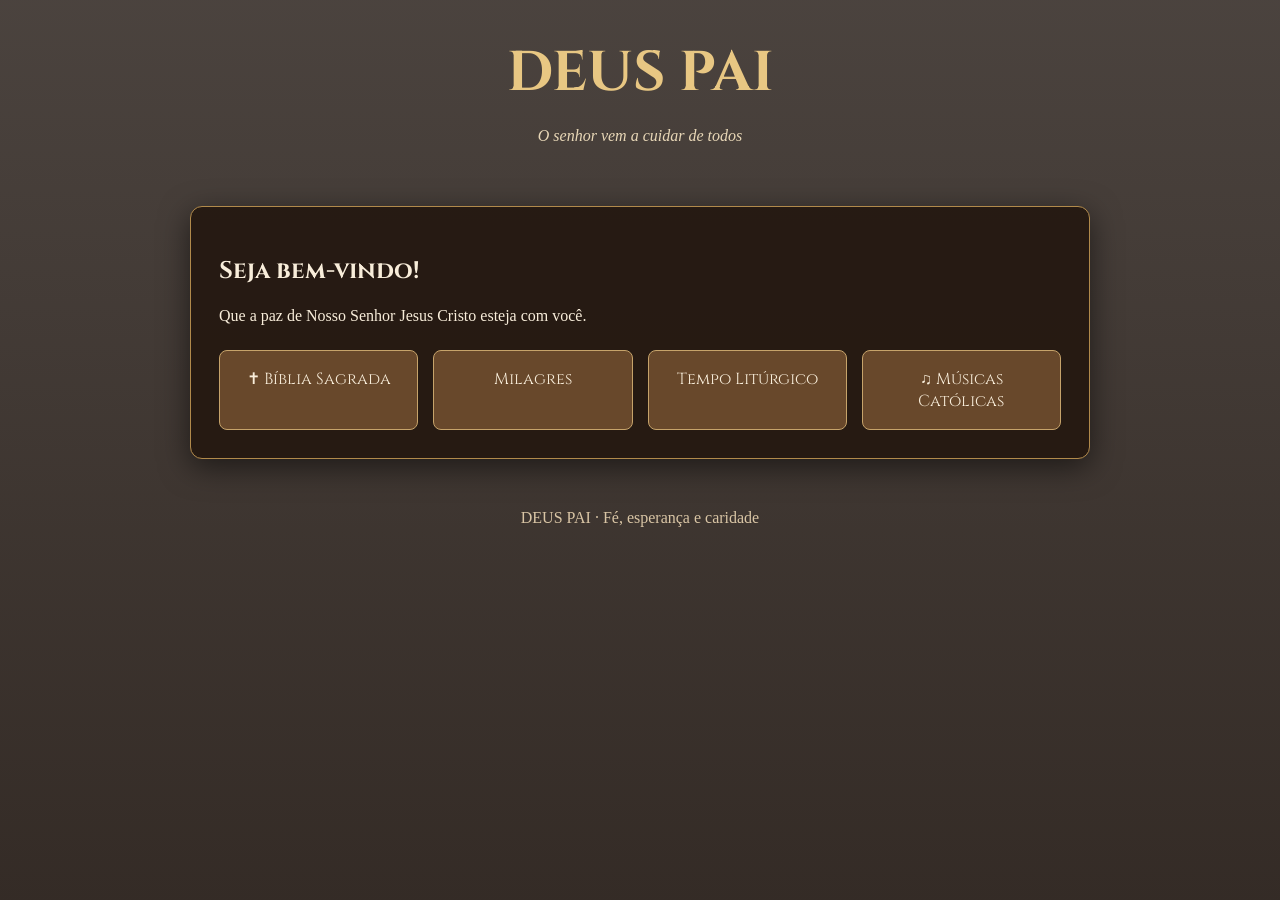
==== commit 96f11a9b: "Update index.html" ====
--- a/index.html
+++ b/index.html
@@ -10,7 +10,7 @@
 <body>
 <header>
     <h1>DEUS PAI</h1>
-    <p class="subtitulo">Um espaço de fé, oração e conhecimento</p>
+    <p class="subtitulo">O senhor vem a cuidar de todos</p>
 </header>
 
 <main>
@@ -20,7 +20,6 @@
     <nav class="menu">
         <a class="botao" href="biblia.html">✝ Bíblia Sagrada</a>
         <a class="botao" href="milagres.html">Milagres</a>
-        <a class="botao" href="evangelhos.html">Os Evangelhos</a>
         <a class="botao" href="liturgico.html">Tempo Litúrgico</a>
         <a class="botao" href="https://www.youtube.com/results?search_query=m%C3%BAsicas+cat%C3%B3licas" target="_blank" rel="noopener">♫ Músicas Católicas</a>
     </nav>
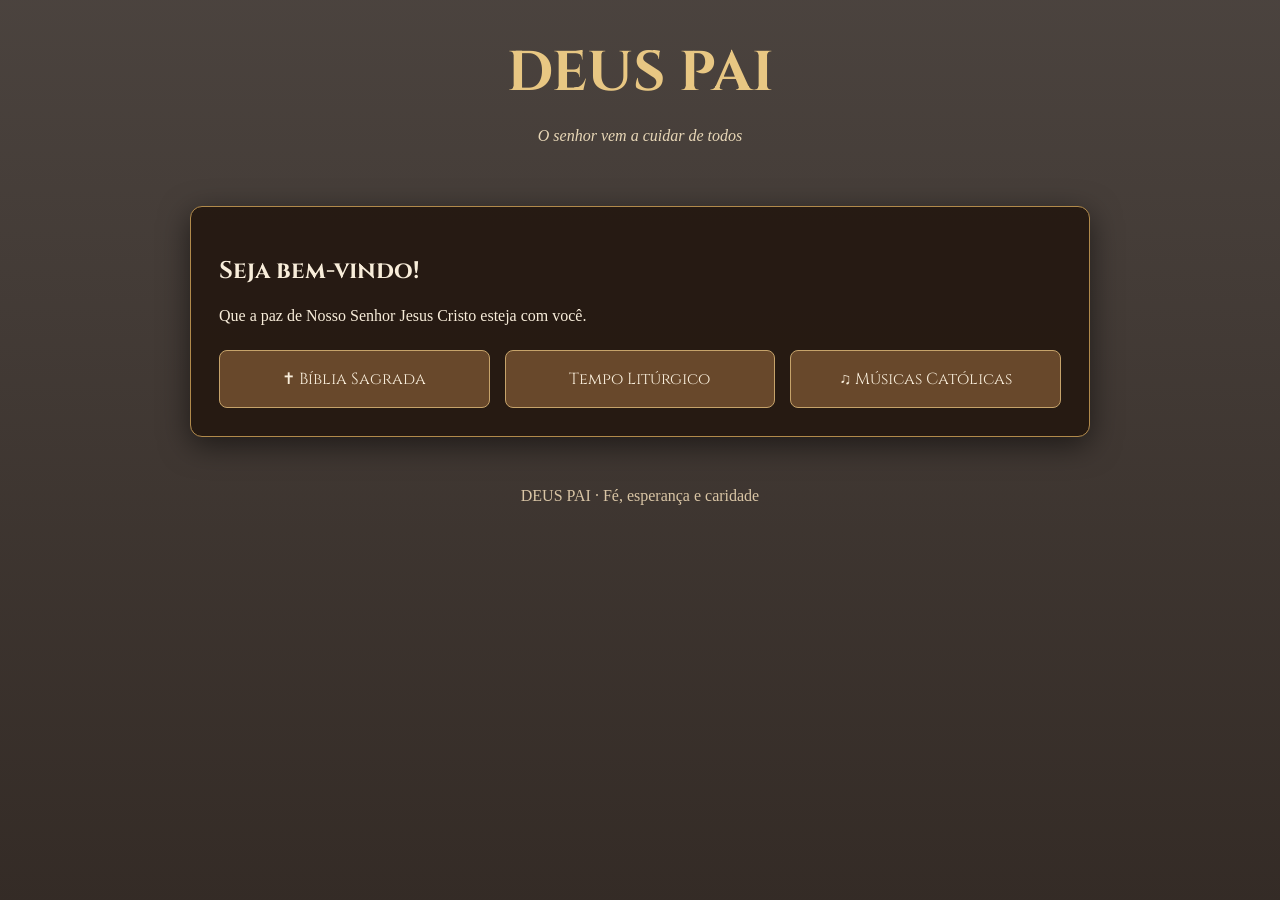
==== commit f4cd49fb: "Update index.html" ====
--- a/index.html
+++ b/index.html
@@ -19,7 +19,6 @@
 
     <nav class="menu">
         <a class="botao" href="biblia.html">✝ Bíblia Sagrada</a>
-        <a class="botao" href="milagres.html">Milagres</a>
         <a class="botao" href="liturgico.html">Tempo Litúrgico</a>
         <a class="botao" href="https://www.youtube.com/results?search_query=m%C3%BAsicas+cat%C3%B3licas" target="_blank" rel="noopener">♫ Músicas Católicas</a>
     </nav>
